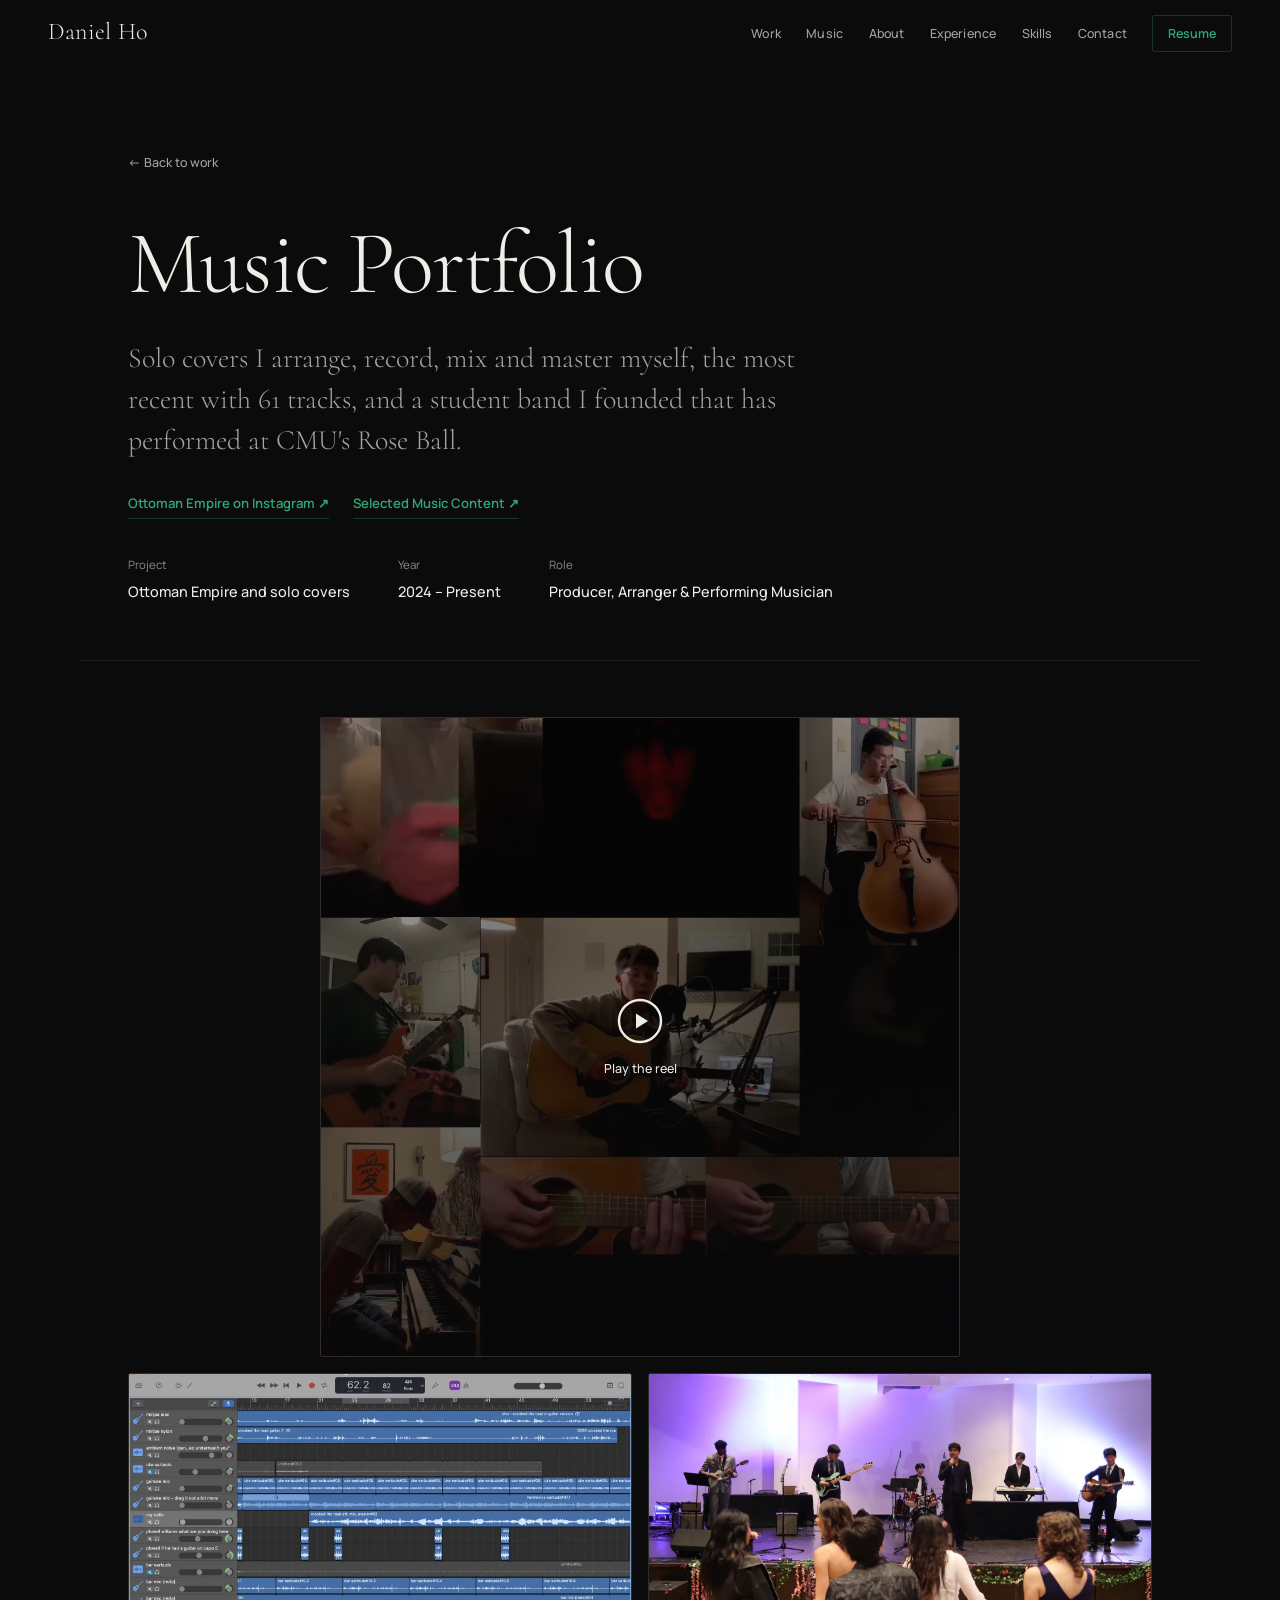
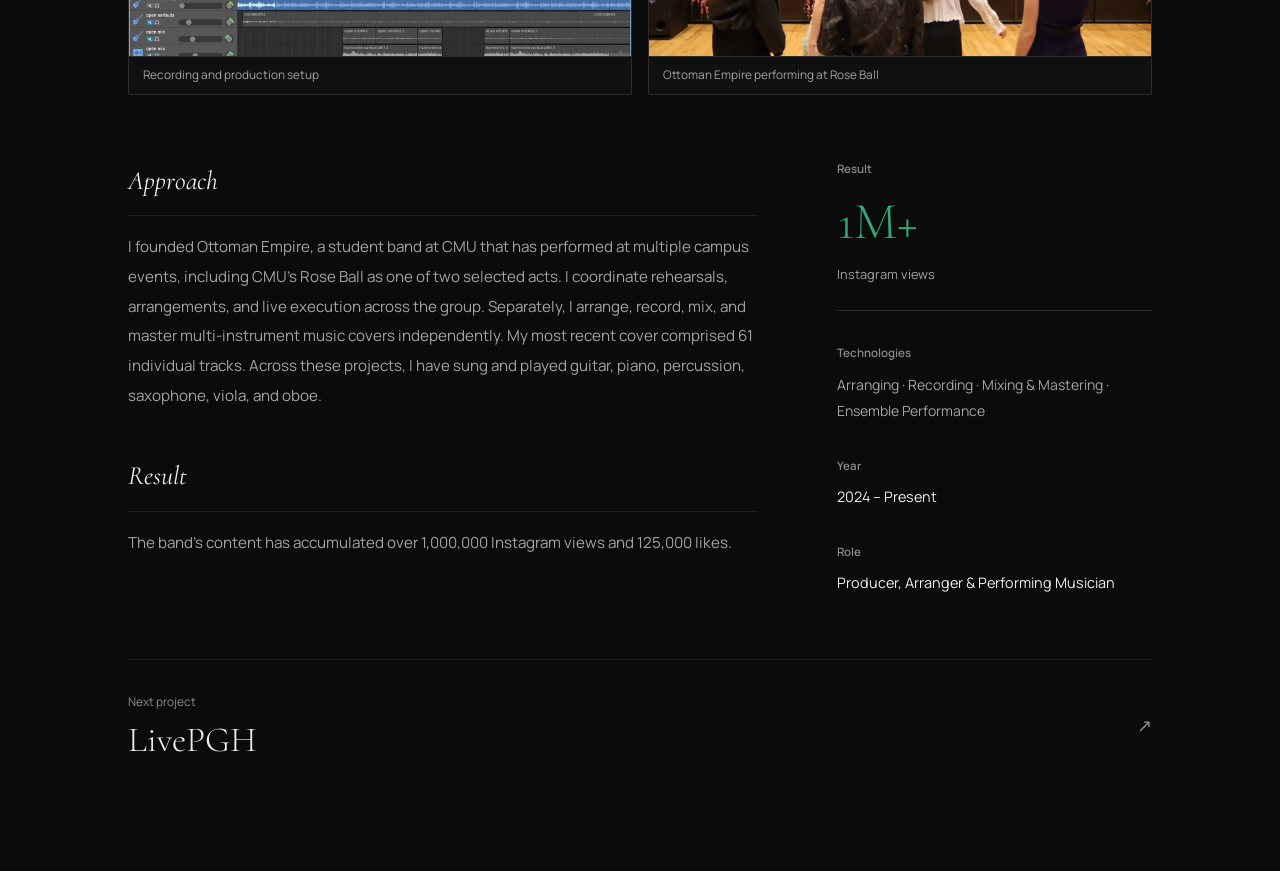
==== projects/dan_the.musicman/index.html @ 6404fa16 "Music as a full-width band with a playable reel (V3 + idea 4) - New homepage section: the Rose Ball " ====
<!DOCTYPE html>
<html lang="en" data-project="dan_the.musicman">
<head>
  <meta charset="UTF-8">
  <meta name="viewport" content="width=device-width, initial-scale=1.0">
  <!-- GENERATED by tools/build-pages.mjs from index.html + static/content.js. Do not edit; edit those and re-run. -->
  <base href="../../">

  <!-- SEO & Social
       Everything between META:START and META:END is swapped out per project
       by tools/build-pages.mjs, which writes projects/<slug>/index.html so
       each case study has a real URL with its own title and link preview.
       Preview images live in static/og/ (1200x630, the size LinkedIn,
       iMessage and Slack expect). -->
  <!-- META:START -->
  <title>Music Portfolio | Daniel Ho</title>
  <meta name="description" content="Solo covers I arrange, record, mix and master myself, the most recent with 61 tracks, and a student band I founded that has performed at CMU's Rose Ball.">
  <link rel="canonical" href="https://danielm-ho.github.io/portfolio/projects/dan_the.musicman/">
  <meta property="og:site_name" content="Daniel Ho">
  <meta property="og:title" content="Music Portfolio: Ottoman Empire and solo covers">
  <meta property="og:description" content="Solo covers I arrange, record, mix and master myself, the most recent with 61 tracks, and a student band I founded that has performed at CMU's Rose Ball.">
  <meta property="og:image" content="https://danielm-ho.github.io/portfolio/static/og/og-dan_the.musicman.jpg">
  <meta property="og:image:width" content="1200">
  <meta property="og:image:height" content="630">
  <meta property="og:image:alt" content="Music Portfolio: Ottoman Empire and solo covers">
  <meta property="og:url" content="https://danielm-ho.github.io/portfolio/projects/dan_the.musicman/">
  <meta property="og:type" content="article">
  <meta name="twitter:card" content="summary_large_image">
  <meta name="twitter:title" content="Music Portfolio: Ottoman Empire and solo covers">
  <meta name="twitter:description" content="Solo covers I arrange, record, mix and master myself, the most recent with 61 tracks, and a student band I founded that has performed at CMU's Rose Ball.">
  <meta name="twitter:image" content="https://danielm-ho.github.io/portfolio/static/og/og-dan_the.musicman.jpg">
  <!-- META:END -->
  <meta name="theme-color" content="#0b0b0b">

  <!-- Structured data for search engines -->
  <script type="application/ld+json">
  {
    "@context": "https://schema.org",
    "@type": "Person",
    "name": "Daniel Ho",
    "url": "https://danielm-ho.github.io/portfolio/",
    "jobTitle": "Student, Information Systems and Policy & Management",
    "affiliation": {
      "@type": "CollegeOrUniversity",
      "name": "Carnegie Mellon University"
    },
    "knowsAbout": ["Product Management", "Civic Technology", "Education Technology", "Data Analysis", "Python", "JavaScript", "SQL", "Java"],
    "email": "mailto:dmho@andrew.cmu.edu",
    "sameAs": [
      "https://linkedin.com/in/danielmho",
      "https://github.com/danielm-ho"
    ]
  }
  </script>

  <!-- ══════════════════════════════════════════
       FONTS — two families, and neither is Inter.

       DISPLAY → Orpheus Pro (Canada Type, 2011; after Walter Tiemann, 1928)
       Orpheus Pro is a commercial typeface. It is NOT free and cannot be
       served from Google Fonts. Two legitimate routes:

         1. Adobe Fonts (easiest if you have Creative Cloud) — Orpheus is in
            the library and cleared for web use with unlimited pageviews.
            Create a Web Project at fonts.adobe.com, then uncomment the line
            below and drop in your kit ID. Nothing else needs to change:
            'orpheus-pro' is already first in the --serif stack in style.css.

         2. A web licence direct from canadatype.com, which covers one
            named domain and ships woff2 files to self-host.

       Until one of those is in place the stack falls through to Cormorant,
       the closest free match — same small x-height, same very high stroke
       contrast, same fine tall ascenders and calligraphic italic. Cormorant
       (the display cut) is a noticeably more delicate face than the more
       common Cormorant Garamond.
  ══════════════════════════════════════════ -->
  <!-- <link rel="stylesheet" href="https://use.typekit.net/YOUR_KIT_ID.css"> -->

  <link rel="preconnect" href="https://fonts.googleapis.com">
  <link rel="preconnect" href="https://fonts.gstatic.com" crossorigin>
  <link href="https://fonts.googleapis.com/css2?family=Cormorant:ital,wght@0,300;0,400;0,500;1,300;1,400&family=Manrope:wght@300;400;500;600;700&display=swap" rel="stylesheet">

  <!-- Styles -->
  <link rel="stylesheet" href="./static/style.css">

  <!-- Content (edit here) then behavior — order matters since script.js reads these -->
  <script src="./static/content.js" defer></script>
  <script src="./static/pgh-map.js" defer></script>
  <script src="./static/script.js" defer></script>

  <link rel="icon" type="image/png" href="./favicon/favicon-96x96.png" sizes="96x96" />
  <!-- favicon.svg is deliberately not linked: it's a 1.2MB PNG wrapped in
       an SVG, and browsers that support SVG icons prefer it, so every
       visitor was downloading it. The 96px PNG + .ico cover every browser. -->
  <link rel="shortcut icon" href="./favicon/favicon.ico" />
  <link rel="apple-touch-icon" sizes="180x180" href="./favicon/apple-touch-icon.png" />
  <link rel="manifest" href="./favicon/site.webmanifest" />
</head>
<body>

<!-- Keyboard users shouldn't have to tab through the whole nav to reach content. -->
<a href="#main" class="skip-link">Skip to content</a>


<!-- ══════════════════════════════════════════
     NAVIGATION
══════════════════════════════════════════ -->
<nav class="site-nav" aria-label="Primary">
  <!-- Reading-progress hairline. Width is driven by scroll position in
       script.js; it sits on the nav's bottom border so it costs no layout. -->
  <div class="n-progress" id="n-progress" aria-hidden="true"></div>

  <!-- Wordmark only. A monogram chip in a tinted rounded square is the
       single most recognisable "generated portfolio" signature going, and
       the name set properly in the display face does the job better. -->
  <a href="#" class="n-logo" id="n-home">Daniel Ho</a>

  <div class="n-links">
    <a href="#work"       class="n-link n-hm" data-s="work">Work</a>
    <a href="#music"      class="n-link n-hm" data-s="music">Music</a>
    <a href="#about"      class="n-link n-hm" data-s="about">About</a>
    <a href="#experience" class="n-link n-hm" data-s="experience">Experience</a>
    <a href="#skills"     class="n-link n-hm" data-s="skills">Skills</a>
    <a href="#contact"    class="n-link n-hm" data-s="contact">Contact</a>
    <a href="./static/files/resume.pdf" class="n-link n-resume" target="_blank" rel="noopener noreferrer">Resume</a>

    <button class="n-burger" id="burger" aria-label="Open menu" aria-expanded="false">
      <span></span>
      <span></span>
      <span></span>
    </button>
  </div>
</nav>


<!-- ══════════════════════════════════════════
     MOBILE MENU OVERLAY
══════════════════════════════════════════ -->
<div id="mob-menu">
  <nav class="mob-links">
    <a class="mob-link" data-s="work"       href="#work">Work</a>
    <a class="mob-link" data-s="music"      href="#music">Music</a>
    <a class="mob-link" data-s="about"      href="#about">About</a>
    <a class="mob-link" data-s="experience" href="#experience">Experience</a>
    <a class="mob-link" data-s="skills"     href="#skills">Skills</a>
    <a class="mob-link" data-s="contact"    href="#contact">Contact</a>
  </nav>
  <div class="mob-resume-row">
    <a href="./static/files/resume.pdf" target="_blank" rel="noopener noreferrer" class="btn btn-fill">View resume</a>
    <a href="mailto:dmho@andrew.cmu.edu" class="btn btn-out">Email me</a>
  </div>
  <p class="mob-foot">Carnegie Mellon University · IS + Policy &amp; Management · 2029</p>
</div>


<!-- ══════════════════════════════════════════
     PAGE CONTAINER
══════════════════════════════════════════ -->
<div id="app">

  <!-- ════════════════════════════════════════
       HOME PAGE

       Section order: hero (who) → work (proof) → about (context) →
       experience (track record) → skills (keyword scan) → contact.
       Work comes first: on a phone it used to start four screens down.
  ════════════════════════════════════════ -->
  <div id="page-home" class="page">
    <main id="main">

    <!-- HERO -->
    <section id="hero-s">
      <div id="hero">
        <div class="hero-grid">
          <div class="hero-copy">
            <h1 class="h-name">Daniel Ho</h1>
            <!-- Statement and description are set from CONTENT.hero in script.js -->
            <p class="h-lede"></p>
            <p class="h-desc"></p>
            <div class="h-cta">
              <a href="./static/files/resume.pdf" target="_blank" rel="noopener noreferrer" class="btn btn-fill">View resume</a>
              <a href="#" class="btn btn-out" data-s="work">See the work</a>
            </div>
          </div>

          <!-- Pittsburgh's 90 neighborhoods, drawn from static/pgh-map.js, with
               the matches listed in CONTENT.hero.map filled in. Built in
               script.js; stays empty (and takes no space) if that fails. -->
          <figure class="h-map"></figure>
        </div>

        <!-- Proof figures. Filled by CONTENT.hero.proof in script.js. -->
        <div class="h-proof"></div>
      </div>
    </section>

    <!-- SELECTED WORK -->
    <section id="work" class="sec">
      <div class="w">
        <header class="sec-hd rv">
          <h2 class="sec-title">Selected Work</h2>
          <span class="sec-rule"></span>
        </header>
        <!-- Cards filled by PROJECTS in script.js (thumb + cardDesc + resultStat + cardTags) -->
        <div class="proj-grid"></div>
      </div>
    </section>

    <!-- MUSIC
         A full-width band: the Rose Ball photo edge to edge with the band's
         name over it. Everything here is filled from CONTENT.music in
         script.js; if that is missing the section is removed. -->
    <section id="music" class="music-band" aria-labelledby="music-title">
      <div class="mb-media"></div>
      <div class="mb-inner">
        <h2 class="mb-title" id="music-title"></h2>
        <p class="mb-lede"></p>
        <p class="mb-body"></p>
        <div class="mb-foot">
          <div class="mb-stat"></div>
          <div class="mb-actions"></div>
        </div>
      </div>
    </section>

    <!-- ABOUT -->
    <section id="about" class="sec">
      <div class="w">
        <header class="sec-hd rv">
          <h2 class="sec-title">About</h2>
          <span class="sec-rule"></span>
        </header>

        <div class="ab-g">
          <div class="ab-main">
            <!-- Bio filled by CONTENT.about.bio in script.js -->
            <div class="ab-body rv"></div>

            <!-- "Right now" — CONTENT.currently, folded in here rather than
                 living as its own section. It's context, not evidence, so it
                 belongs alongside the bio instead of interrupting the scan. -->
            <div class="ab-now rv d1">
              <h3 class="ab-sub">Right now</h3>
              <p class="cur-lead"></p>
              <div class="cur-list"></div>
            </div>

            <!-- CONTENT.about.interests -->
            <div class="ab-interests rv d1">
              <h3 class="ab-sub">Outside of work</h3>
              <p class="int-items"></p>
            </div>
          </div>

          <aside class="ab-rail rv d1">
            <!-- Photo — update src here if headshot changes.
                 If the image fails to load, onerror hides it and reveals
                 the .ph-mono monogram fallback instead of a broken-image icon. -->
            <figure class="ab-photo">
              <div class="photo-frame">
                <img src="./static/files/headshot.webp" alt="Daniel Ho" width="360" height="440"
                     onerror="this.style.display='none';this.closest('.photo-frame').classList.add('ph-fallback');">
                <span class="ph-mono" aria-hidden="true">Daniel Ho</span>
              </div>
            </figure>

            <!-- Facts (CONTENT.about.facts) + Honors (CONTENT.honors), filled in script.js -->
            <div class="ab-facts"></div>
            <div class="ab-honors"></div>
          </aside>
        </div>
      </div>
    </section>

    <!-- EXPERIENCE -->
    <section id="experience" class="sec">
      <div class="w">
        <header class="sec-hd rv">
          <h2 class="sec-title">Experience</h2>
          <span class="sec-rule"></span>
        </header>
        <!-- Rows filled by CONTENT.experience in script.js -->
        <div class="exp-list"></div>
      </div>
    </section>

    <!-- SKILLS -->
    <section id="skills" class="sec">
      <div class="w">
        <header class="sec-hd rv">
          <h2 class="sec-title">Skills</h2>
          <span class="sec-rule"></span>
        </header>
        <!-- Columns filled by CONTENT.skills in script.js -->
        <div class="sk-g rv"></div>
      </div>
    </section>

    <!-- CONTACT
         Four destinations given identical weight — a recruiter arriving
         here already knows which one they want, and ranking them just
         adds a decision. Each cell carries its own handle so the
         destination is legible before the click.
         Values are driven from SITE in script.js (data-site-* below). -->
    <section id="contact" class="sec">
      <div class="w">
        <header class="sec-hd rv">
          <h2 class="sec-title">Contact</h2>
          <span class="sec-rule"></span>
          <!-- Sub text filled by CONTENT.contact.sub in script.js -->
          <p class="sec-sub ct-sub"></p>
        </header>

        <div class="ct-grid rv d1">
          <a class="ct-cell" href="mailto:dmho@andrew.cmu.edu" data-site-link="email">
            <span class="ct-cell-l">Email</span>
            <span class="ct-cell-v">dmho@andrew.cmu.edu</span>
            <span class="ct-cell-arr" aria-hidden="true">↗</span>
          </a>
          <a class="ct-cell" href="./static/files/resume.pdf" target="_blank" rel="noopener noreferrer" data-site-link="resume">
            <span class="ct-cell-l">Resume</span>
            <span class="ct-cell-v">PDF</span>
            <span class="ct-cell-arr" aria-hidden="true">↗</span>
          </a>
          <a class="ct-cell" href="https://linkedin.com/in/danielmho" target="_blank" rel="noopener noreferrer" data-site-link="linkedin">
            <span class="ct-cell-l">LinkedIn</span>
            <span class="ct-cell-v">/in/danielmho</span>
            <span class="ct-cell-arr" aria-hidden="true">↗</span>
          </a>
          <a class="ct-cell" href="https://github.com/danielm-ho" target="_blank" rel="noopener noreferrer" data-site-link="github">
            <span class="ct-cell-l">GitHub</span>
            <span class="ct-cell-v">@danielm-ho</span>
            <span class="ct-cell-arr" aria-hidden="true">↗</span>
          </a>
        </div>

        <!-- Plain-text copy as a secondary affordance: a mailto: opens
             whatever the OS thinks the mail client is, which on a managed
             machine is often nothing at all. -->
        <p class="ct-extra rv d2">
          <button type="button" class="ct-copy" id="ct-copy" data-mail="dmho@andrew.cmu.edu">Copy email address</button>
        </p>
      </div>
    </section>

    </main>

    <!-- FOOTER -->
    <footer>
      <span class="ft-name">Daniel Ho · Carnegie Mellon University</span>
      <span class="ft-program">IS + Policy &amp; Management · 2029</span>
    </footer>

  </div><!-- /page-home -->


  <!-- ════════════════════════════════════════
       PROJECT DETAIL PAGE
       Populated dynamically by script.js
  ════════════════════════════════════════ -->
  <div id="page-project" class="page"></div>

</div><!-- /app -->

<!-- One shared viewer for anything that opens over the page (the reel on
     the homepage; enlarged screenshots on case-study pages). A native
     <dialog>, so Escape, focus trapping and focus return come for free. -->
<dialog id="dlg" class="dlg" aria-label="Viewer">
  <button type="button" class="dlg-close" id="dlg-close">Close</button>
  <div class="dlg-body" id="dlg-body"></div>
</dialog>

</body>
</html>
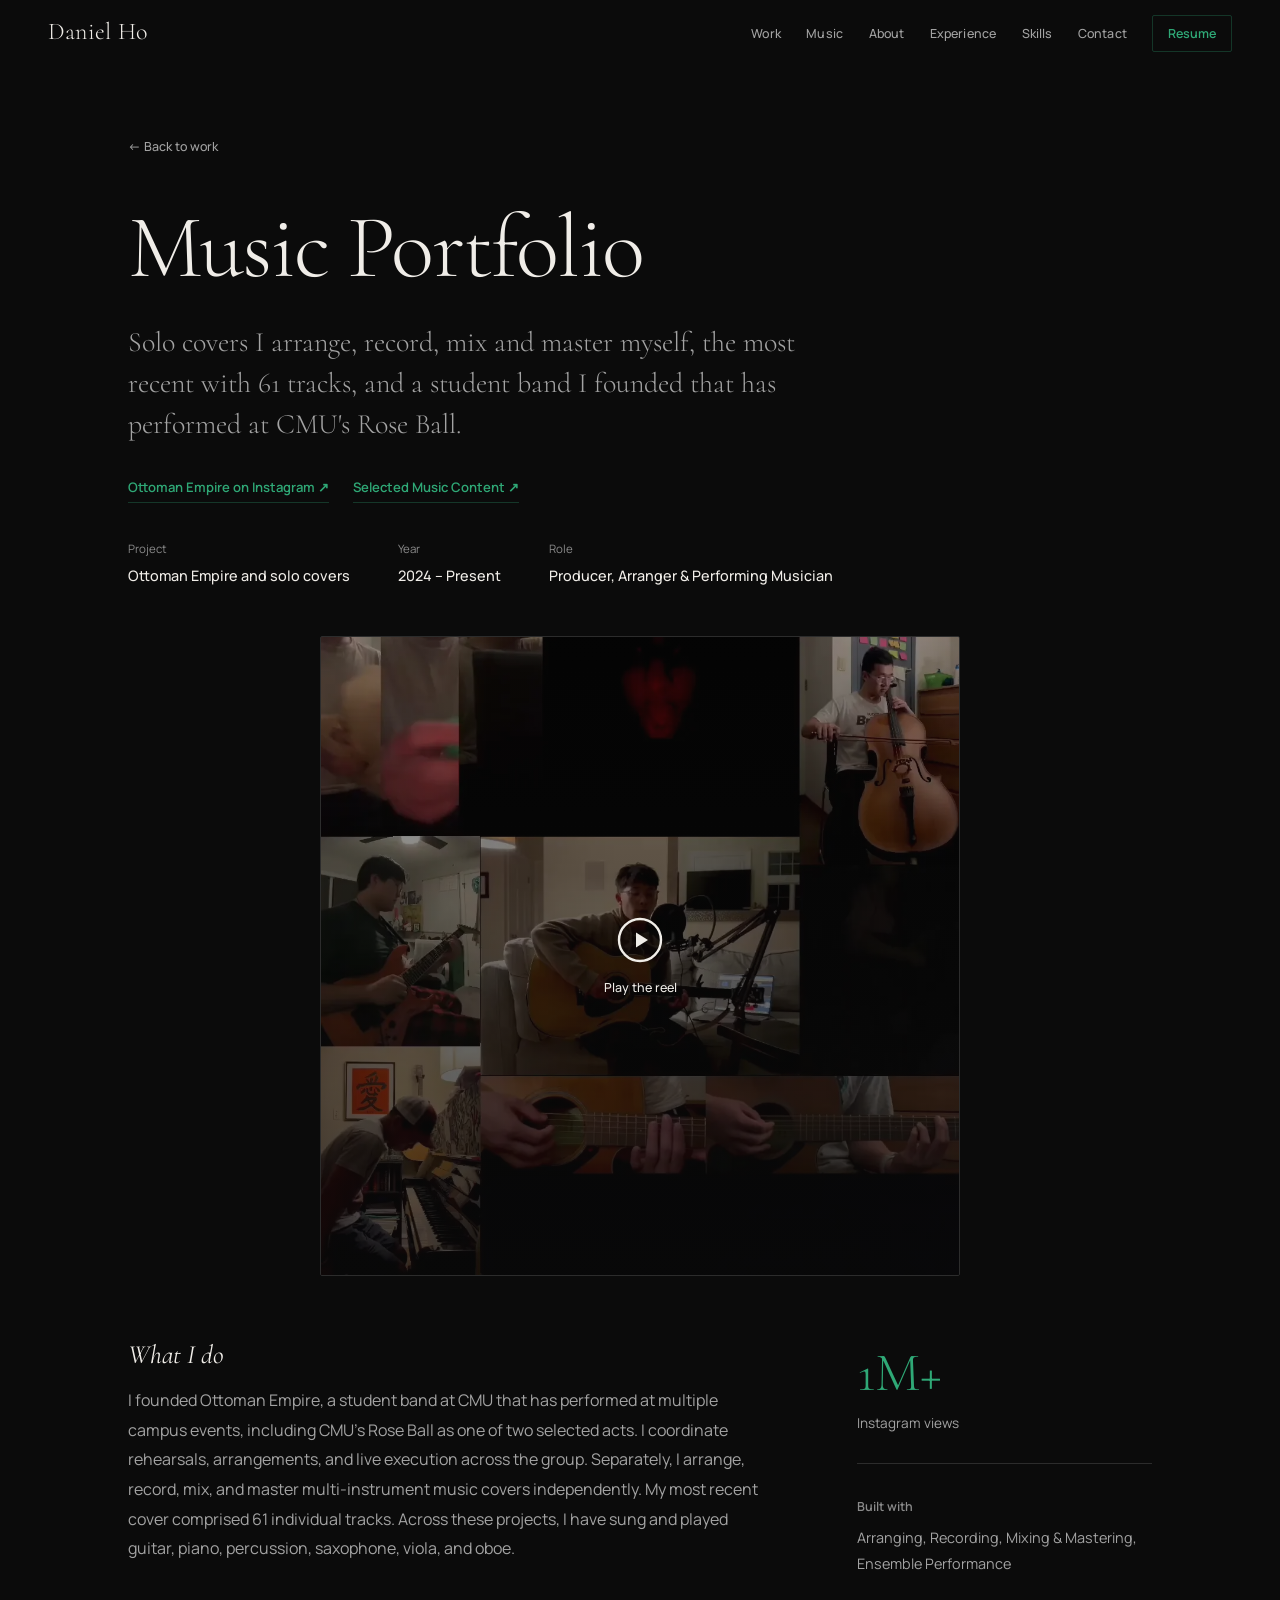
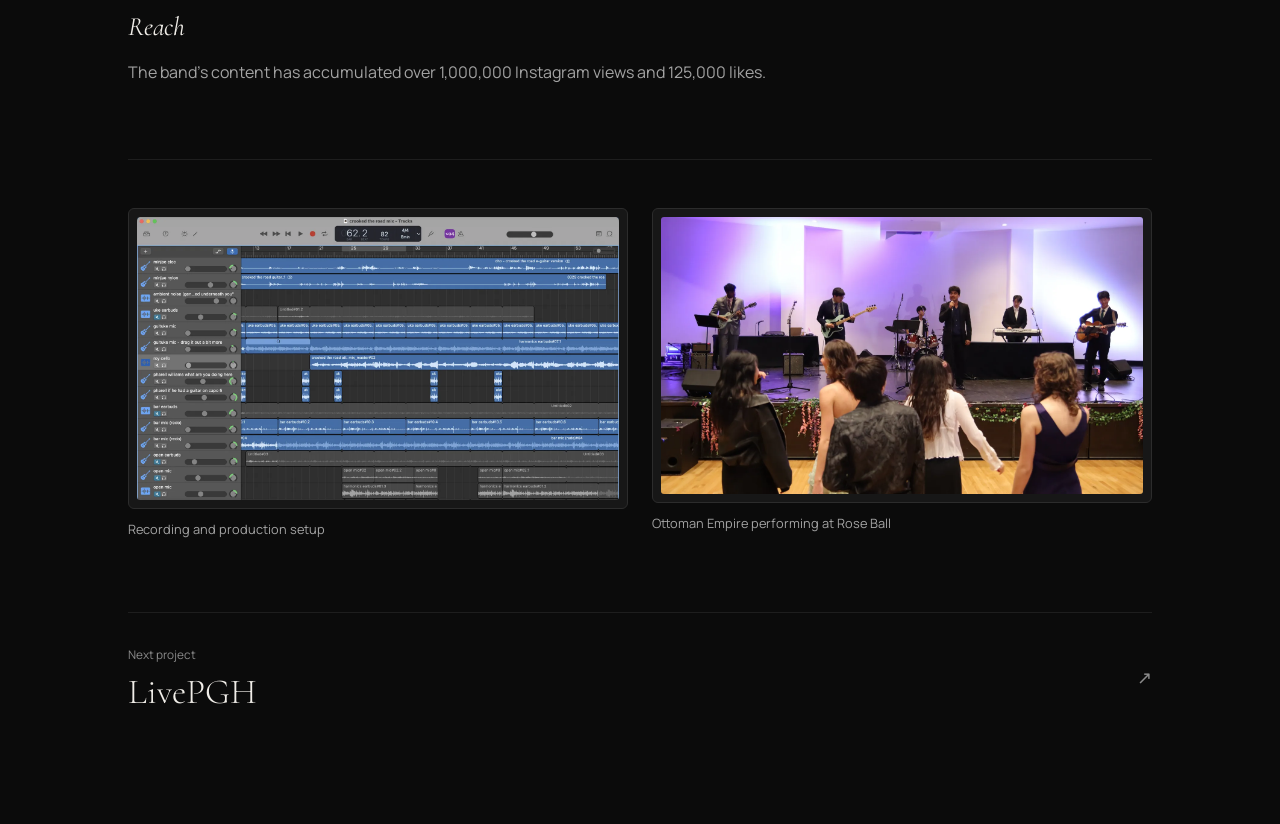
==== commit 0bf4c316: "One motion with a job: a card's picture grows into its project page (V6) - Tapping a project card mo" ====
--- a/projects/dan_the.musicman/index.html
+++ b/projects/dan_the.musicman/index.html
@@ -85,9 +85,12 @@
   <link rel="stylesheet" href="./static/style.css">
 
   <!-- Content (edit here) then behavior — order matters since script.js reads these -->
-  <script src="./static/content.js" defer></script>
-  <script src="./static/pgh-map.js" defer></script>
-  <script src="./static/script.js" defer></script>
+  <!-- blocking="render": the page's content is built by these scripts, so
+       the first frame waits for them. That avoids a flash of empty page and
+       lets the project transition start from a finished page. -->
+  <script src="./static/content.js" defer blocking="render"></script>
+  <script src="./static/pgh-map.js" defer blocking="render"></script>
+  <script src="./static/script.js" defer blocking="render"></script>
 
   <link rel="icon" type="image/png" href="./favicon/favicon-96x96.png" sizes="96x96" />
   <!-- favicon.svg is deliberately not linked: it's a 1.2MB PNG wrapped in
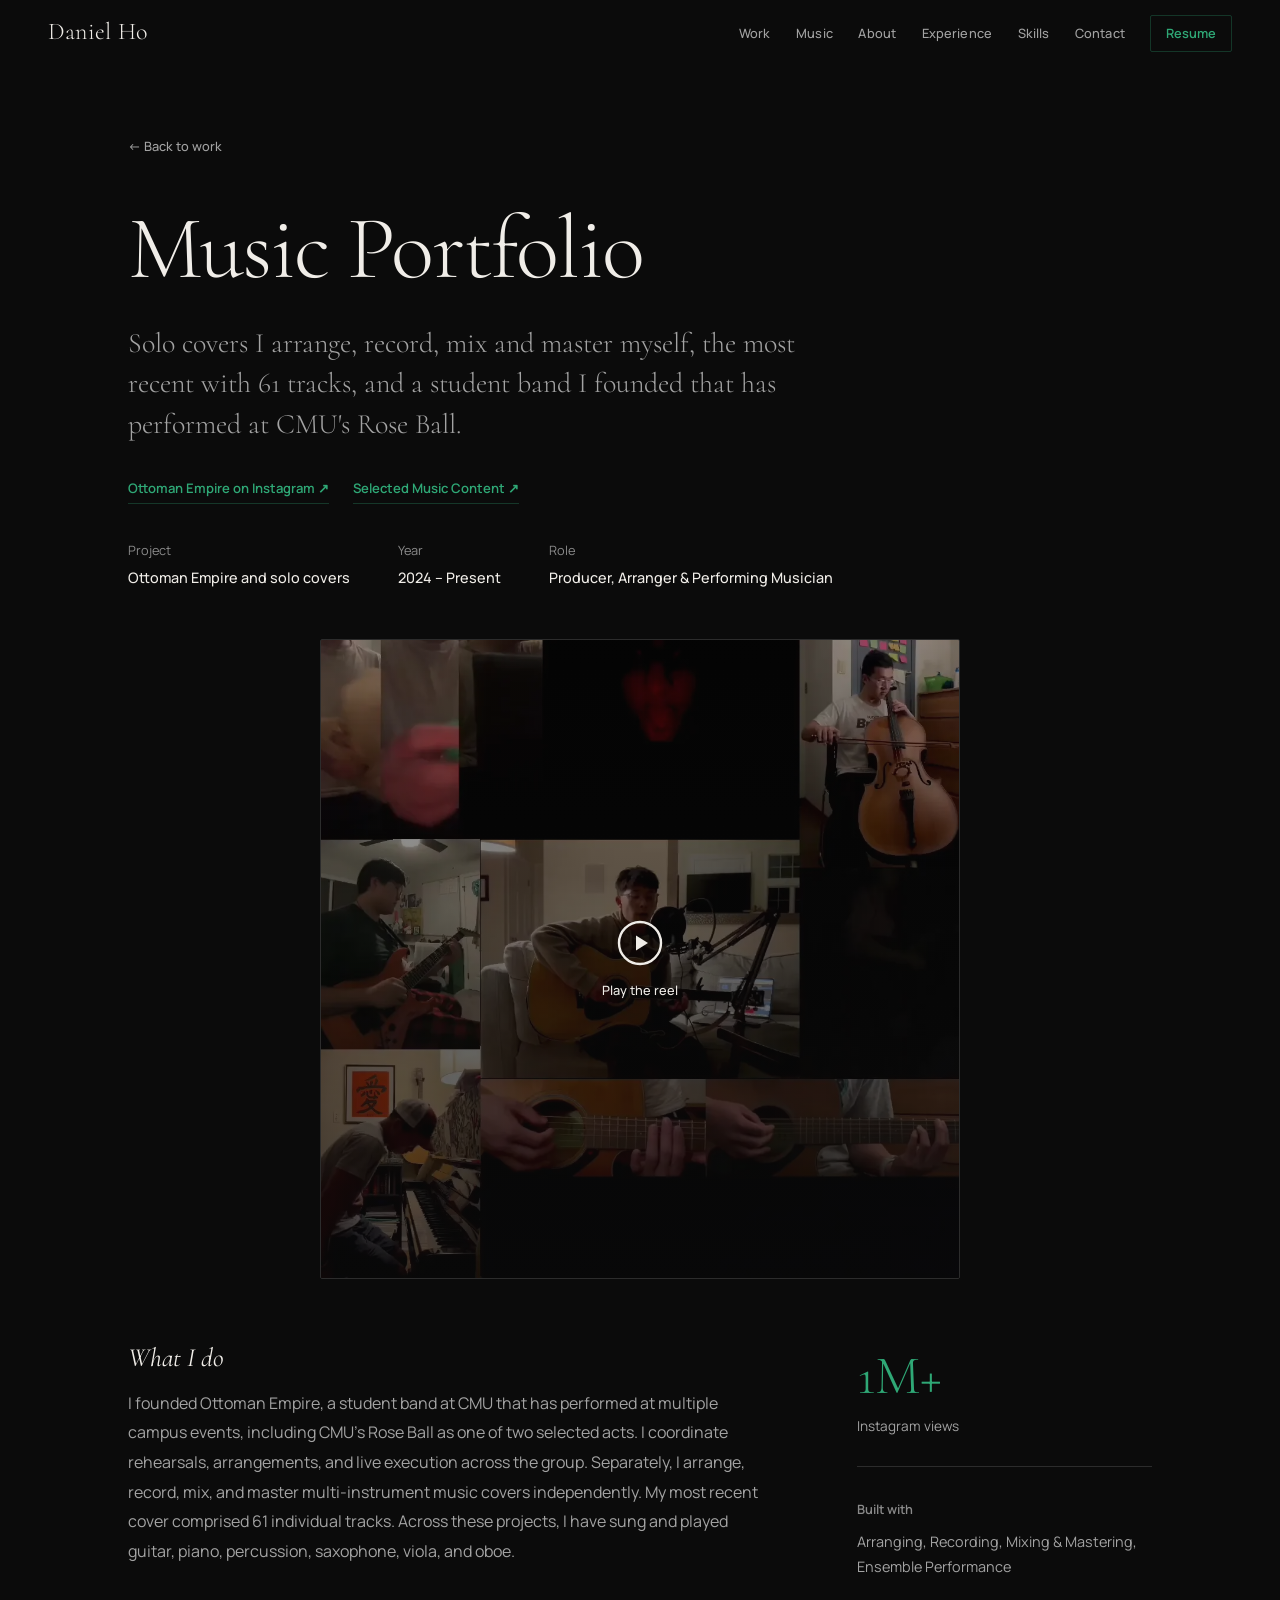
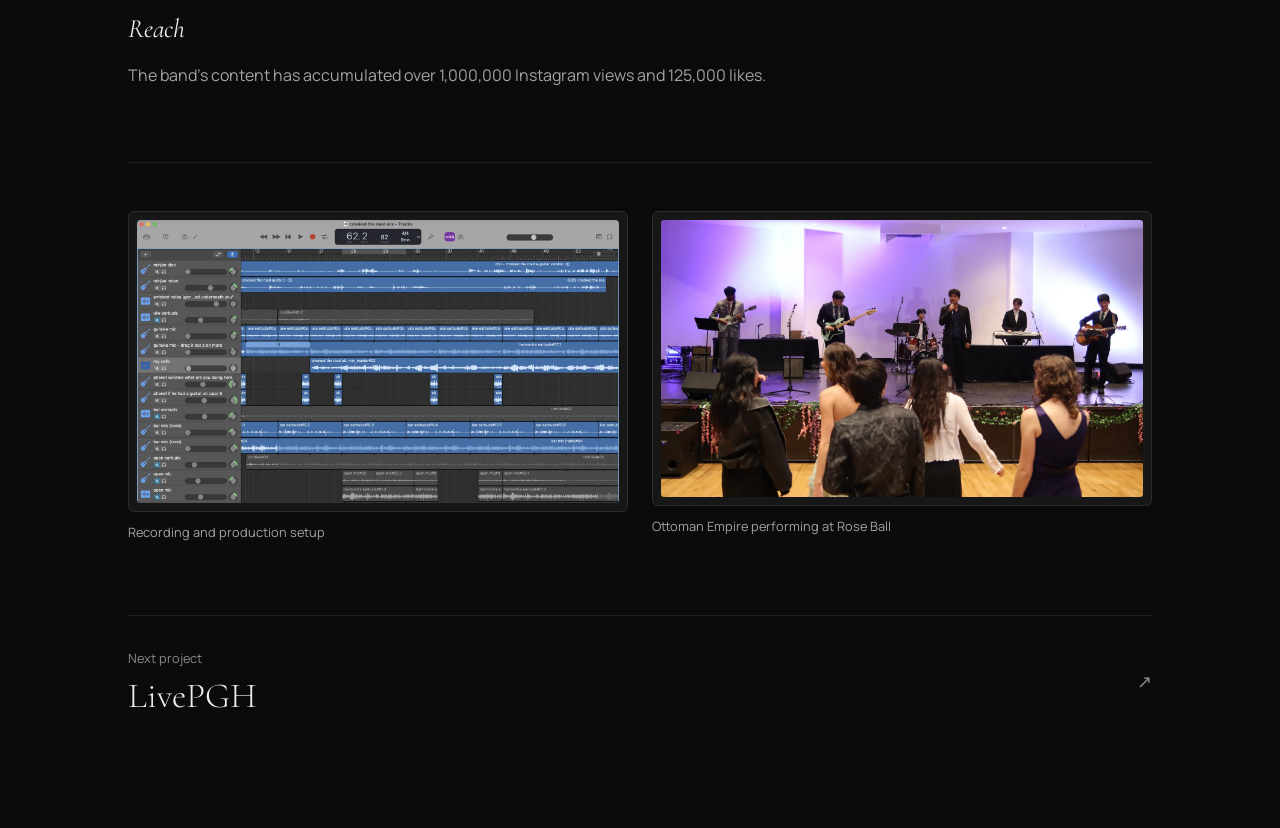
==== commit 23bdf7f6: "Type and spacing pass (V7) - No text below 12.8px: 26 declarations between .70 and .79rem raised to " ====
--- a/projects/dan_the.musicman/index.html
+++ b/projects/dan_the.musicman/index.html
@@ -153,7 +153,7 @@
     <a href="./static/files/resume.pdf" target="_blank" rel="noopener noreferrer" class="btn btn-fill">View resume</a>
     <a href="mailto:dmho@andrew.cmu.edu" class="btn btn-out">Email me</a>
   </div>
-  <p class="mob-foot">Carnegie Mellon University · IS + Policy &amp; Management · 2029</p>
+  <p class="mob-foot">Carnegie Mellon University, IS + Policy &amp; Management, 2029</p>
 </div>
 
 
@@ -203,7 +203,6 @@
       <div class="w">
         <header class="sec-hd rv">
           <h2 class="sec-title">Selected Work</h2>
-          <span class="sec-rule"></span>
         </header>
         <!-- Cards filled by PROJECTS in script.js (thumb + cardDesc + resultStat + cardTags) -->
         <div class="proj-grid"></div>
@@ -232,7 +231,6 @@
       <div class="w">
         <header class="sec-hd rv">
           <h2 class="sec-title">About</h2>
-          <span class="sec-rule"></span>
         </header>
 
         <div class="ab-g">
@@ -281,7 +279,6 @@
       <div class="w">
         <header class="sec-hd rv">
           <h2 class="sec-title">Experience</h2>
-          <span class="sec-rule"></span>
         </header>
         <!-- Rows filled by CONTENT.experience in script.js -->
         <div class="exp-list"></div>
@@ -293,7 +290,6 @@
       <div class="w">
         <header class="sec-hd rv">
           <h2 class="sec-title">Skills</h2>
-          <span class="sec-rule"></span>
         </header>
         <!-- Columns filled by CONTENT.skills in script.js -->
         <div class="sk-g rv"></div>
@@ -310,7 +306,6 @@
       <div class="w">
         <header class="sec-hd rv">
           <h2 class="sec-title">Contact</h2>
-          <span class="sec-rule"></span>
           <!-- Sub text filled by CONTENT.contact.sub in script.js -->
           <p class="sec-sub ct-sub"></p>
         </header>
@@ -351,8 +346,8 @@
 
     <!-- FOOTER -->
     <footer>
-      <span class="ft-name">Daniel Ho · Carnegie Mellon University</span>
-      <span class="ft-program">IS + Policy &amp; Management · 2029</span>
+      <span class="ft-name">Daniel Ho, Carnegie Mellon University</span>
+      <span class="ft-program">IS + Policy &amp; Management, 2029</span>
     </footer>
 
   </div><!-- /page-home -->
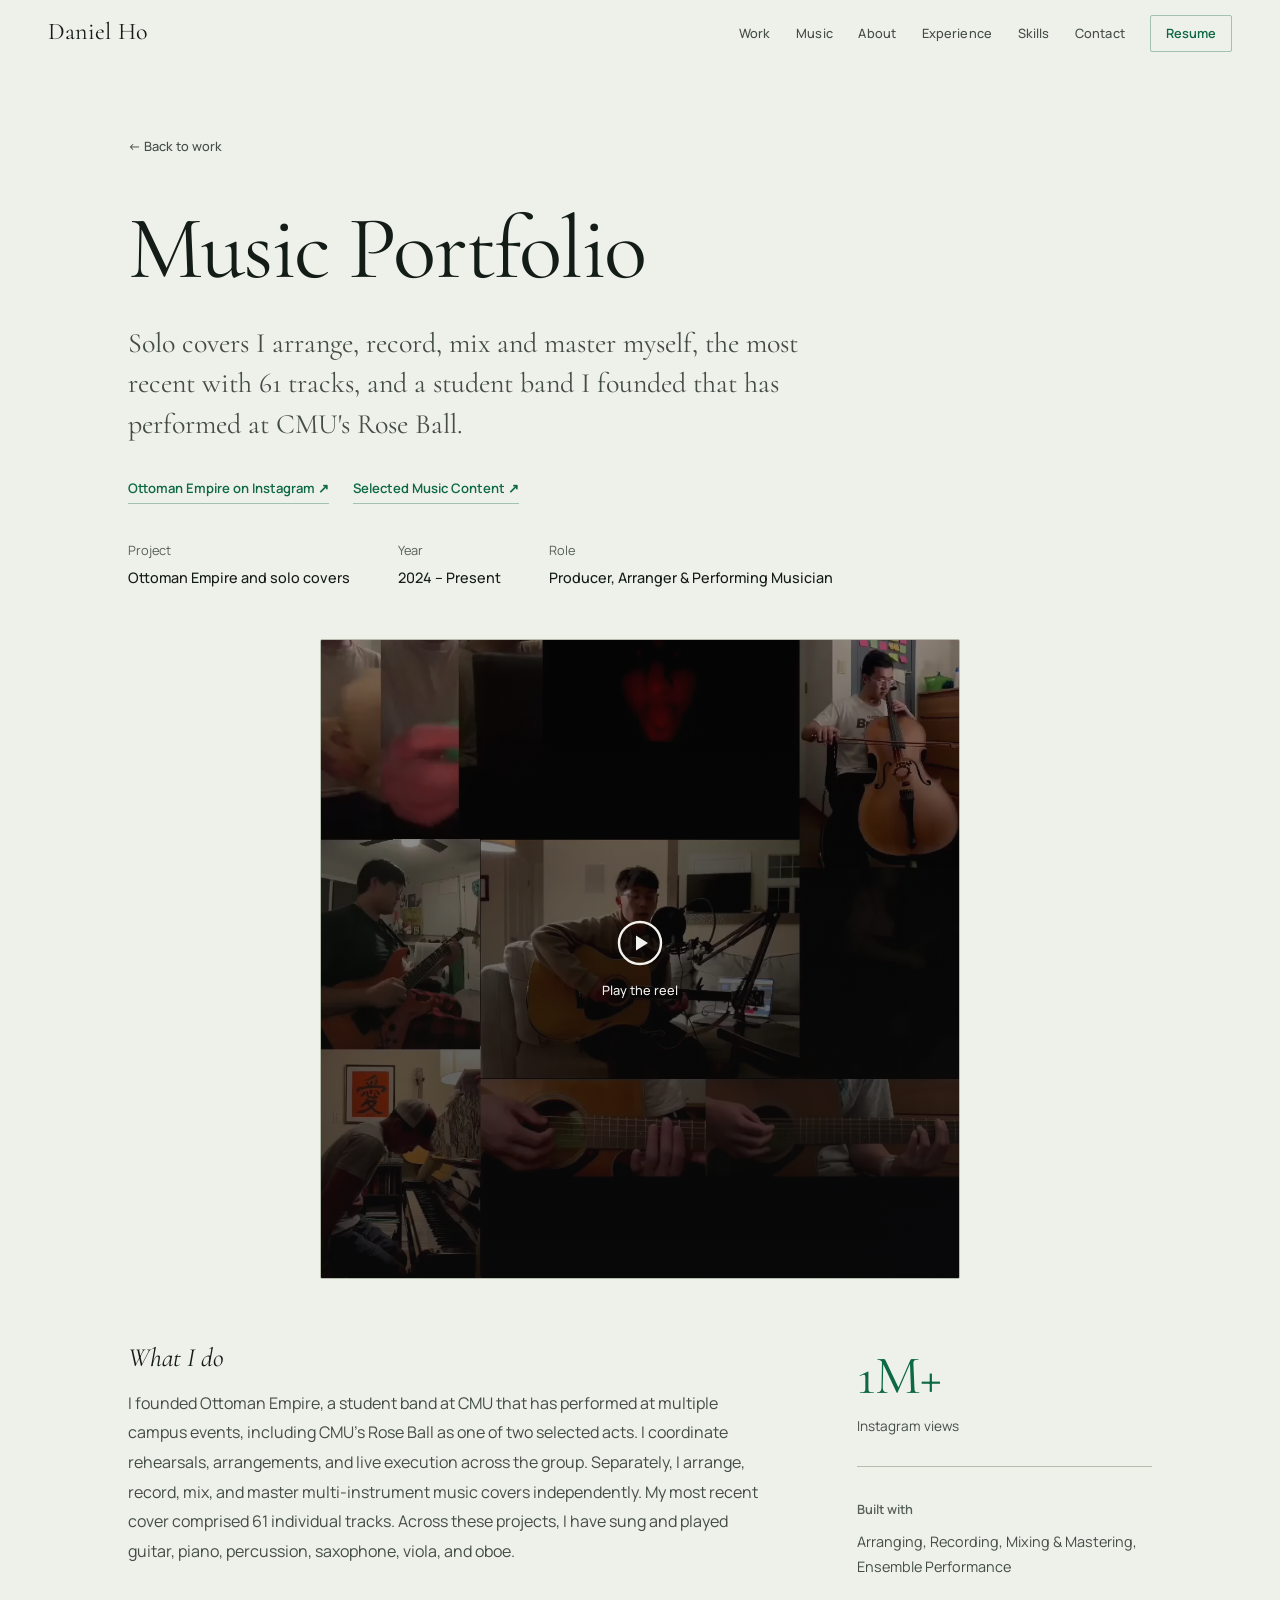
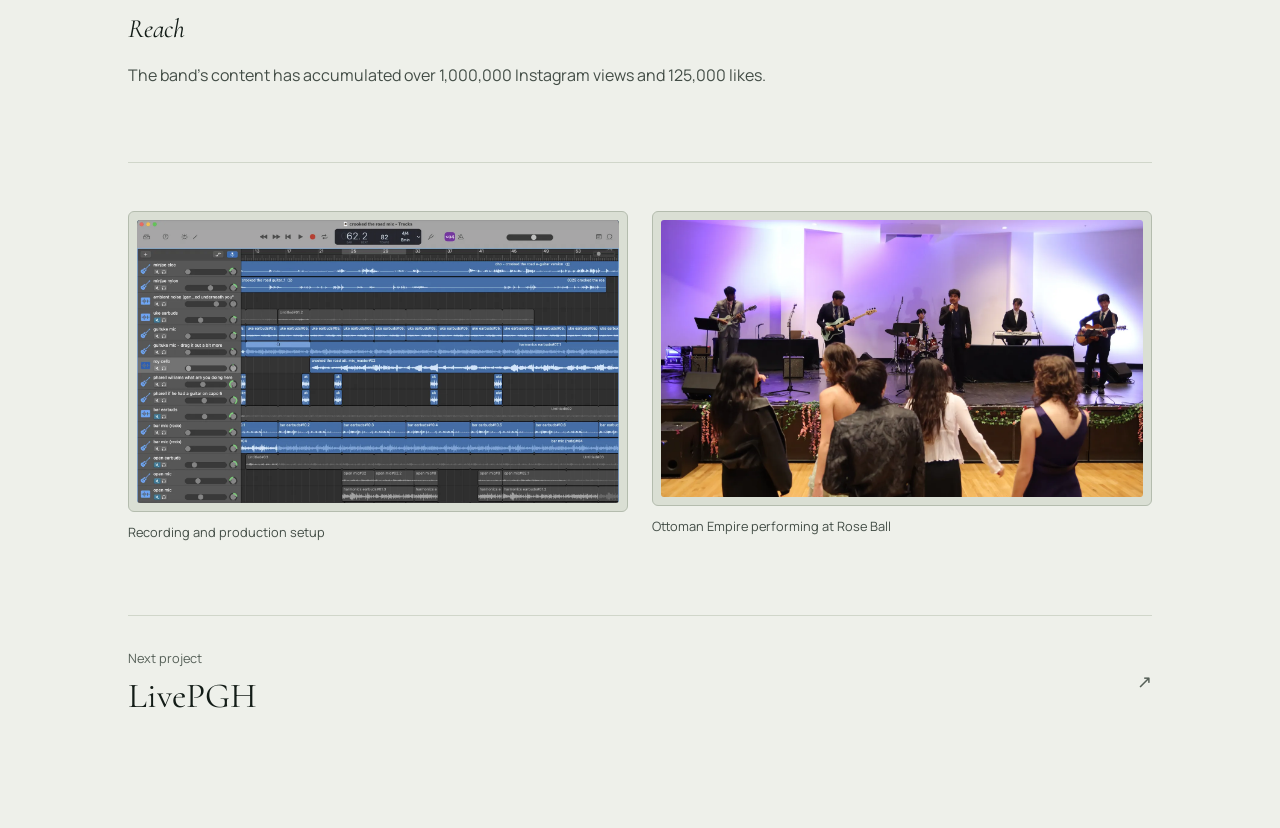
==== commit 4c63f7ae: "Bigger swing: light 'paper' theme (V9) - The page becomes cool off-white paper with green-black ink;" ====
--- a/projects/dan_the.musicman/index.html
+++ b/projects/dan_the.musicman/index.html
@@ -30,7 +30,7 @@
   <meta name="twitter:description" content="Solo covers I arrange, record, mix and master myself, the most recent with 61 tracks, and a student band I founded that has performed at CMU's Rose Ball.">
   <meta name="twitter:image" content="https://danielm-ho.github.io/portfolio/static/og/og-dan_the.musicman.jpg">
   <!-- META:END -->
-  <meta name="theme-color" content="#0b0b0b">
+  <meta name="theme-color" content="#eef0ea">
 
   <!-- Structured data for search engines -->
   <script type="application/ld+json">
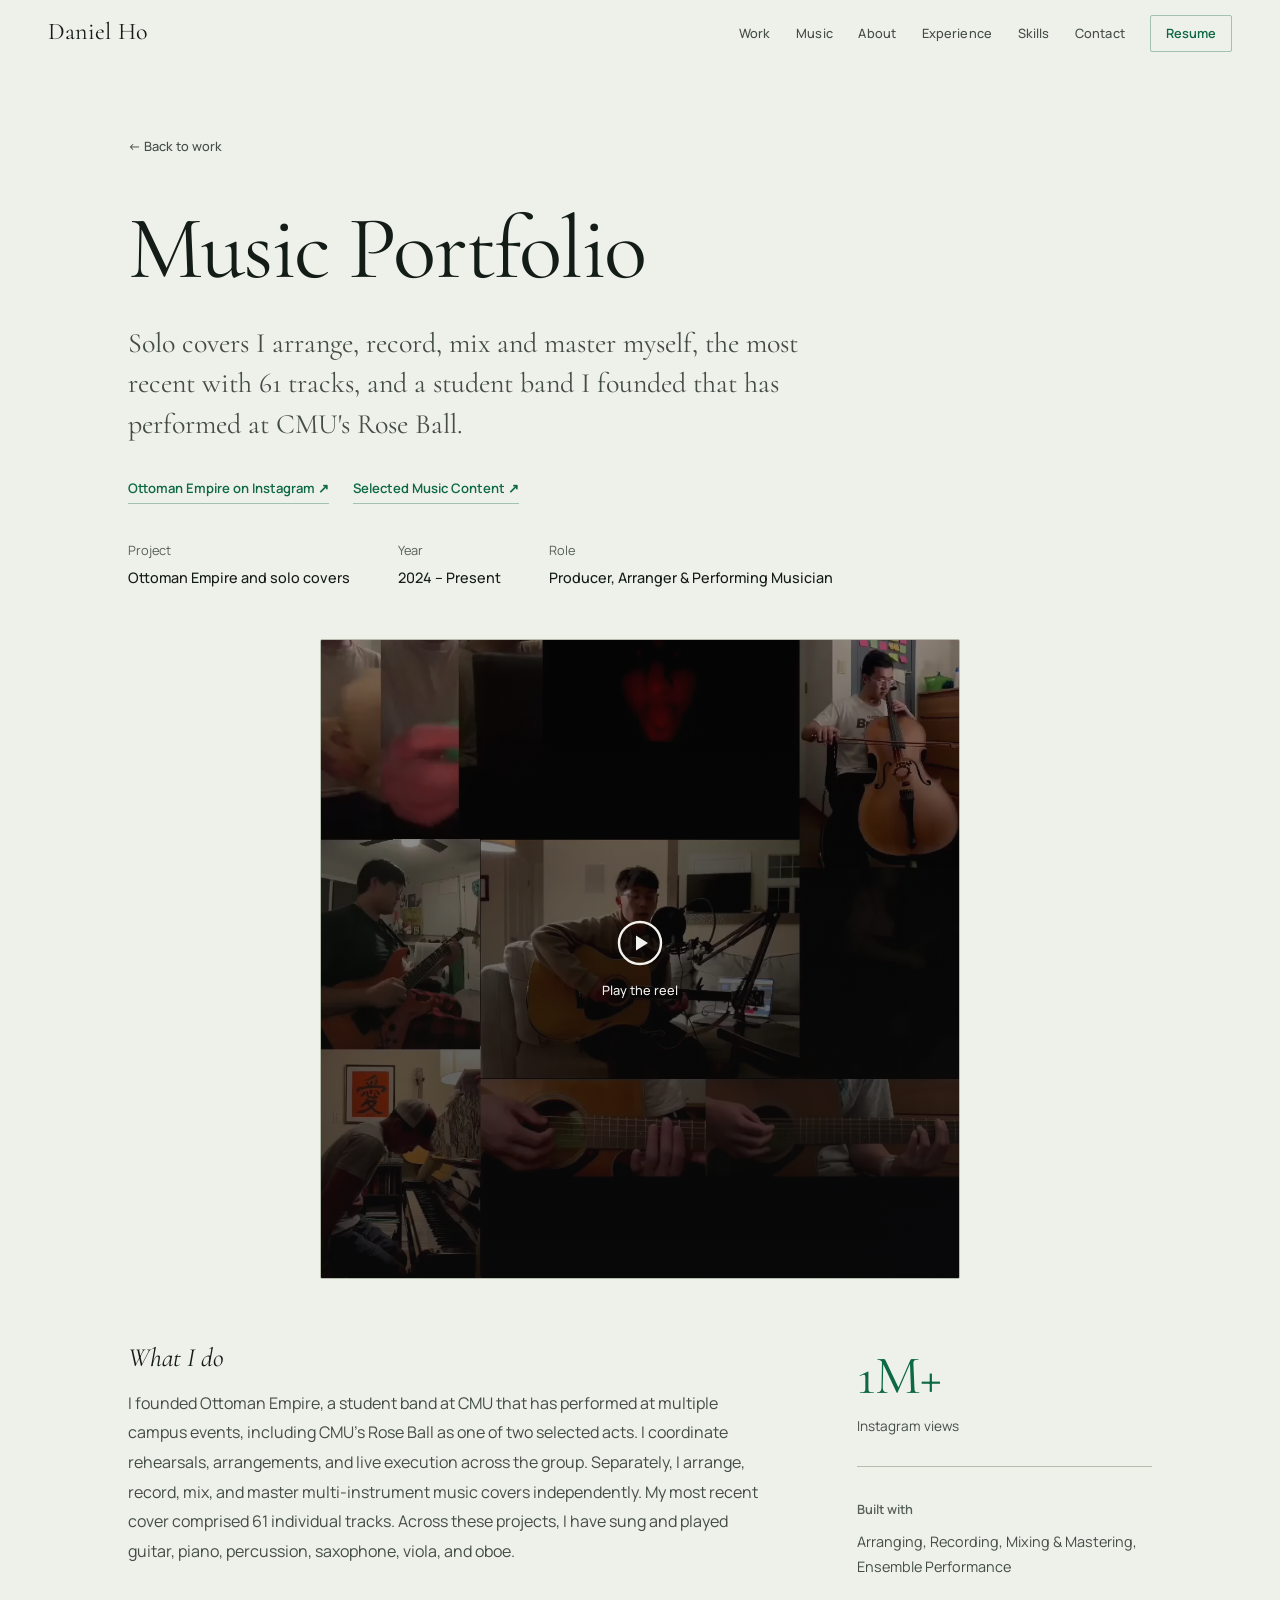
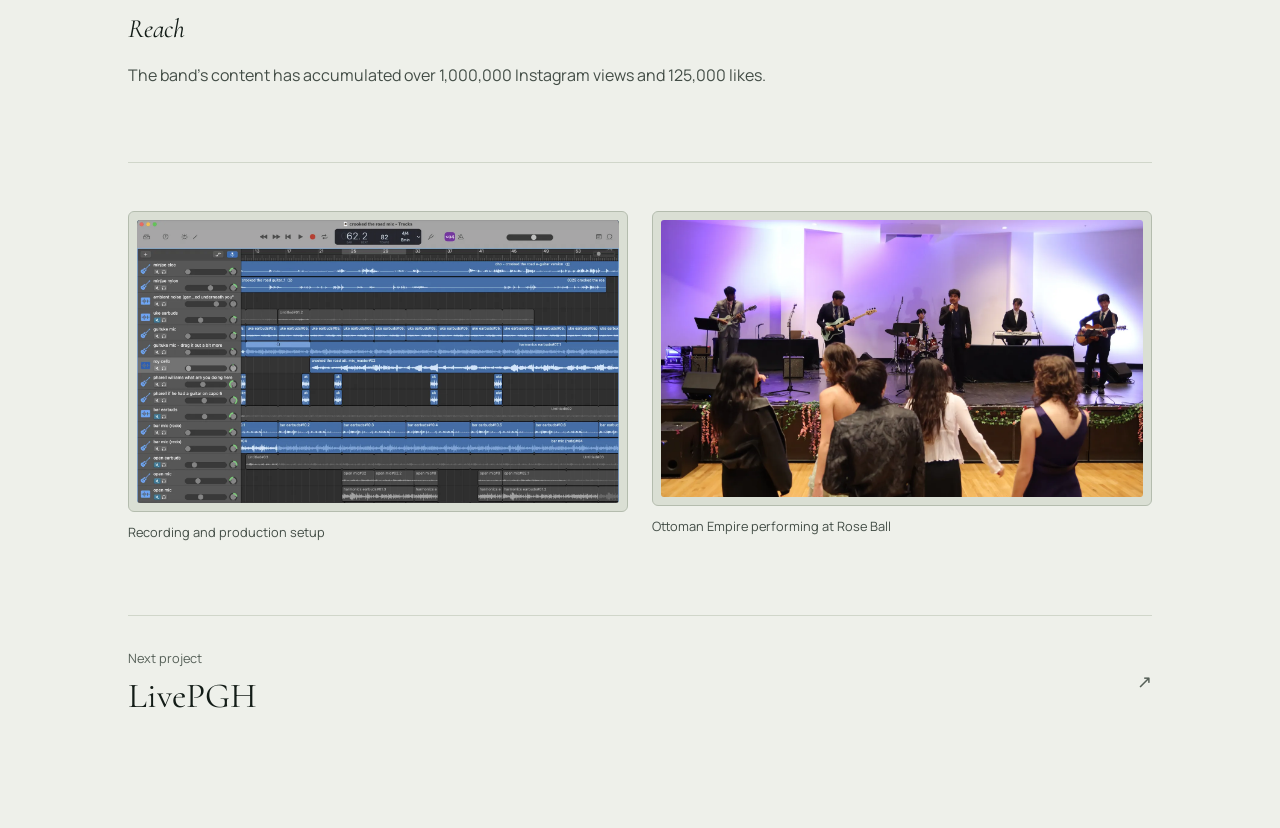
==== commit 25d87fd5: "Use Daniel's photos: a real portrait in the hero, the blazer photo in About, a stage portrait for th" ====
--- a/projects/dan_the.musicman/index.html
+++ b/projects/dan_the.musicman/index.html
@@ -175,11 +175,23 @@
     <!-- HERO -->
     <section id="hero-s">
       <div id="hero">
-        <div class="hero-grid">
+        <!-- The hero is a poster. The map of Pittsburgh's 90 neighborhoods is
+             drawn large and runs off the right edge; the name is set across
+             it at full width; the statement and the map's key sit under it.
+             The map is built in script.js from static/pgh-map.js and
+             CONTENT.hero.map. If that fails, the hero is the name and the
+             statement on plain paper. -->
+        <figure class="h-map"></figure>
+
+        <h1 class="h-name">Daniel Ho</h1>
+
+        <div class="hero-row">
           <div class="hero-copy">
-            <h1 class="h-name">Daniel Ho</h1>
-            <!-- Statement and description are set from CONTENT.hero in script.js -->
-            <p class="h-lede"></p>
+            <div class="h-say">
+              <img class="h-face" src="./static/files/headshot-hero.webp" width="480" height="600" alt="Daniel Ho, smiling, in a Carnegie Mellon hoodie">
+              <!-- Statement and description are set from CONTENT.hero in script.js -->
+              <p class="h-lede"></p>
+            </div>
             <p class="h-desc"></p>
             <div class="h-cta">
               <a href="./static/files/resume.pdf" target="_blank" rel="noopener noreferrer" class="btn btn-fill">View resume</a>
@@ -187,10 +199,9 @@
             </div>
           </div>
 
-          <!-- Pittsburgh's 90 neighborhoods, drawn from static/pgh-map.js, with
-               the matches listed in CONTENT.hero.map filled in. Built in
-               script.js; stays empty (and takes no space) if that fails. -->
-          <figure class="h-map"></figure>
+          <!-- What the map shows: its title, the four matches, and the name
+               of whichever neighborhood is under the pointer. -->
+          <div class="h-key"></div>
         </div>
 
         <!-- Proof figures. Filled by CONTENT.hero.proof in script.js. -->
@@ -260,7 +271,7 @@
                  the .ph-mono monogram fallback instead of a broken-image icon. -->
             <figure class="ab-photo">
               <div class="photo-frame">
-                <img src="./static/files/headshot.webp" alt="Daniel Ho" width="360" height="440"
+                <img src="./static/files/portrait-blazer.webp" alt="Daniel Ho in a navy blazer, leaning against a stone archway" width="660" height="880" loading="lazy"
                      onerror="this.style.display='none';this.closest('.photo-frame').classList.add('ph-fallback');">
                 <span class="ph-mono" aria-hidden="true">Daniel Ho</span>
               </div>
@@ -348,6 +359,9 @@
     <footer>
       <span class="ft-name">Daniel Ho, Carnegie Mellon University</span>
       <span class="ft-program">IS + Policy &amp; Management, 2029</span>
+      <!-- The neighborhood outlines are CC BY data, so they are credited. -->
+      <span class="ft-credit">Map outlines: City of Pittsburgh neighborhood boundaries, via the
+        <a href="https://data.wprdc.org/dataset/neighborhoods2" target="_blank" rel="noopener noreferrer">Western Pennsylvania Regional Data Center</a> (CC BY).</span>
     </footer>
 
   </div><!-- /page-home -->
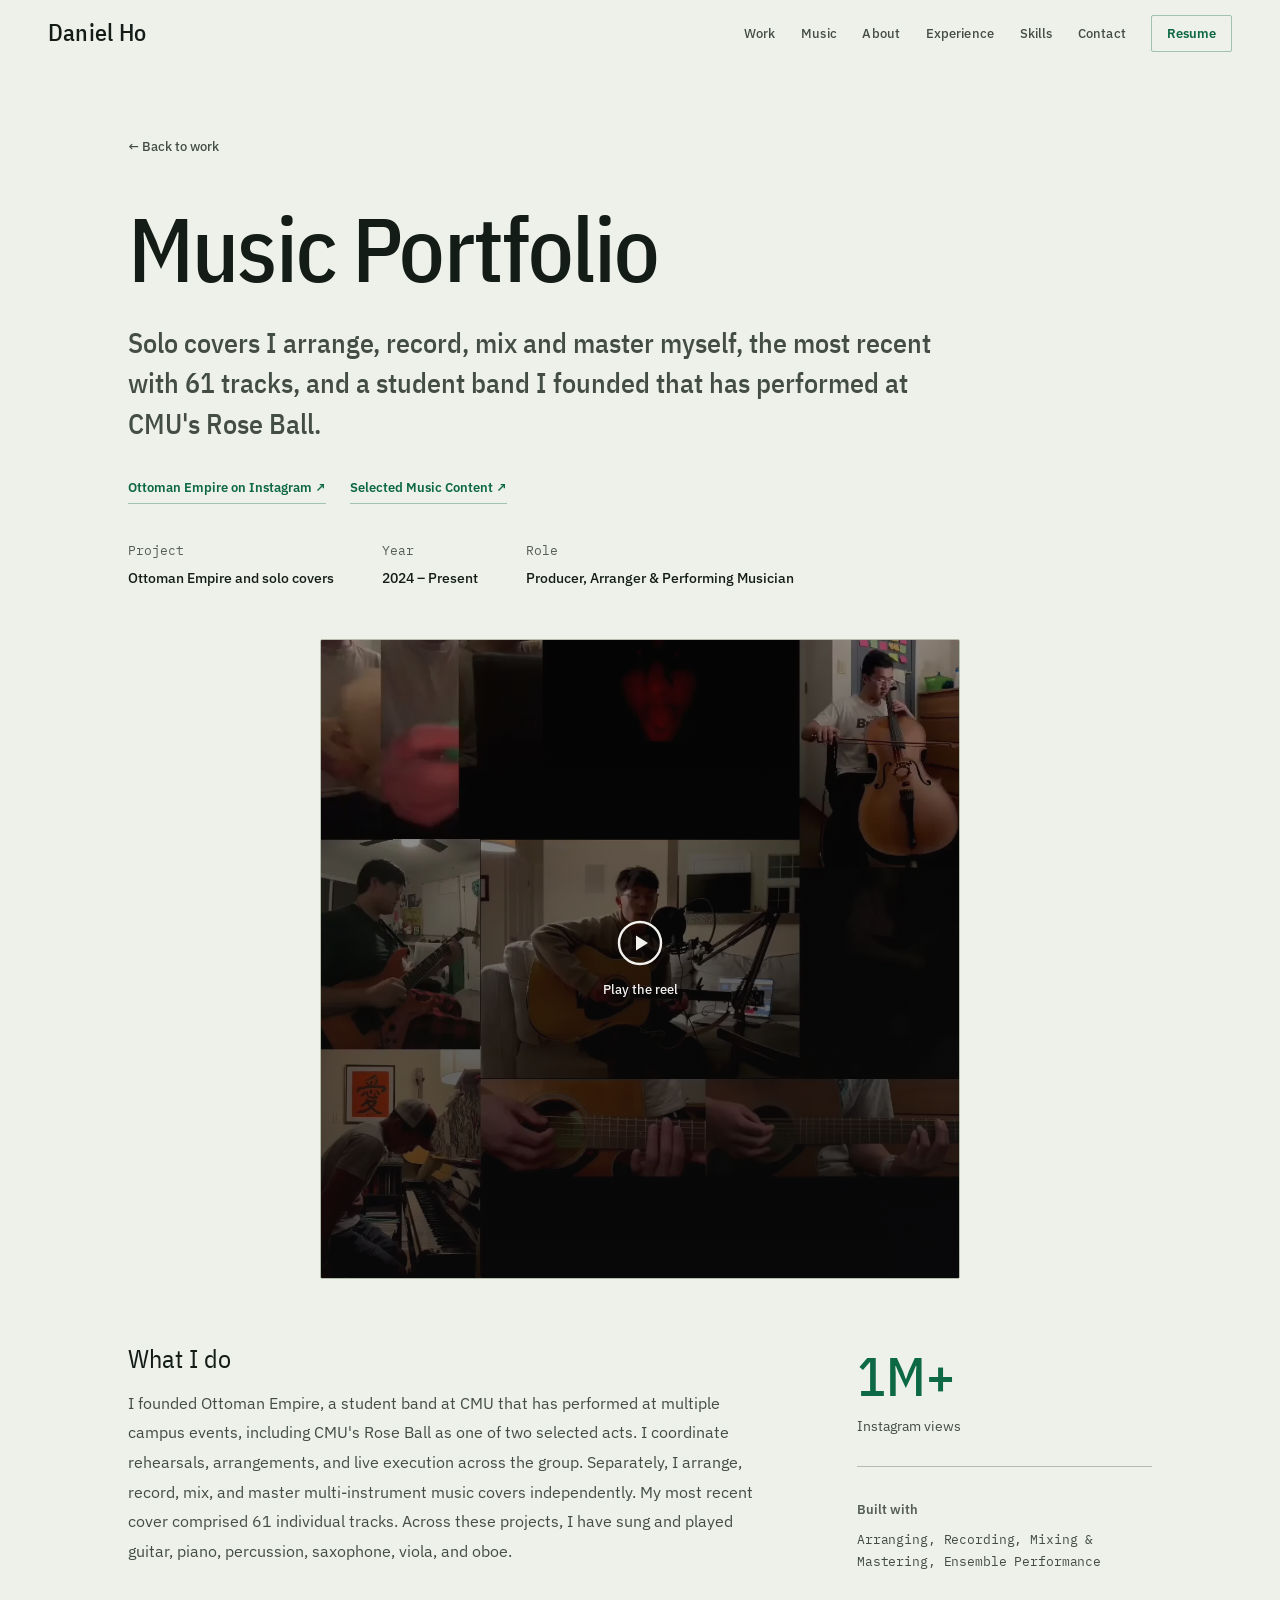
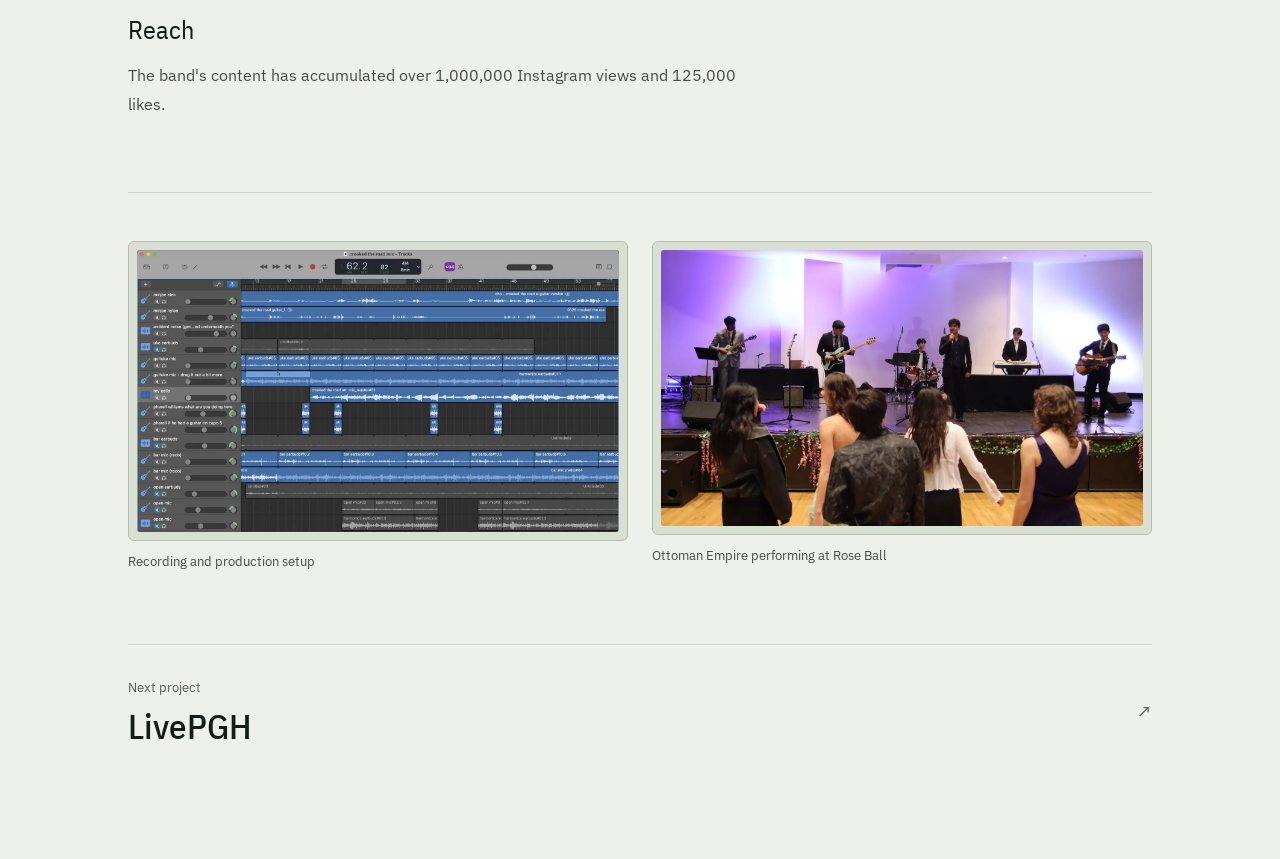
==== commit 95917034: "Make it read as technical work: IBM Plex type system, data in monospace, a drafting grid and legend " ====
--- a/projects/dan_the.musicman/index.html
+++ b/projects/dan_the.musicman/index.html
@@ -79,7 +79,7 @@
 
   <link rel="preconnect" href="https://fonts.googleapis.com">
   <link rel="preconnect" href="https://fonts.gstatic.com" crossorigin>
-  <link href="https://fonts.googleapis.com/css2?family=Cormorant:ital,wght@0,300;0,400;0,500;1,300;1,400&family=Manrope:wght@300;400;500;600;700&display=swap" rel="stylesheet">
+  <link href="https://fonts.googleapis.com/css2?family=IBM+Plex+Mono:wght@400;500&family=IBM+Plex+Sans:ital,wght@0,400;0,500;0,600;1,400&family=IBM+Plex+Sans+Condensed:wght@400;500;600&display=swap" rel="stylesheet">
 
   <!-- Styles -->
   <link rel="stylesheet" href="./static/style.css">
@@ -182,6 +182,10 @@
              CONTENT.hero.map. If that fails, the hero is the name and the
              statement on plain paper. -->
         <figure class="h-map"></figure>
+
+        <!-- The map's legend line, set like the corner note on a survey sheet.
+             Filled from CONTENT.hero.map.meta in script.js. -->
+        <p class="hero-meta"></p>
 
         <h1 class="h-name">Daniel Ho</h1>
 
